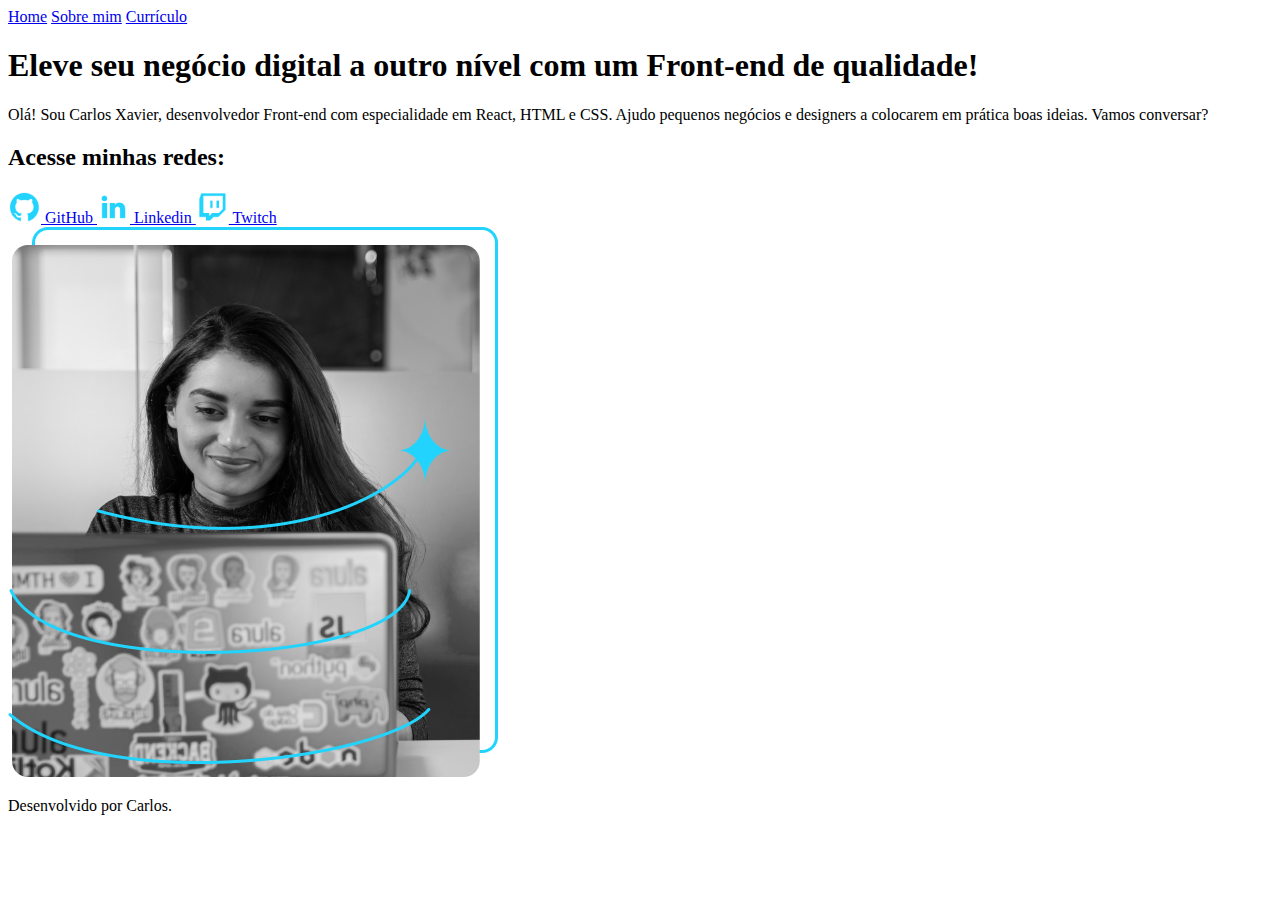
==== index.html @ 18206b88 "primeiro commit" ====
<!DOCTYPE html>
<html lang="pt-br">
    <head>
        <meta charset="UTF-8">
        <meta name="viewport" content="width=device-width, initial-scale=1.0">
        <title>Portifólio</title>
        <link rel="stylesheet" href="./styles/style.css">
    </head>
    <body>
        
        <header class="cabecalho">
            <nav class="cabecalho__menu">
                <a class="cabecalho__menu__link" href="index.html">Home</a>
                <a class="cabecalho__menu__link" href="about.html">Sobre mim</a>
                <a class="cabecalho__menu__link" href="curriculo.html">Currículo</a>
            </nav>
        </header>
        <main class="apresentacao">
            <section class="apresentacao__conteudo">
                <h1 class="apresentacao__conteudo__titulo">Eleve seu negócio digital a outro nível <strong class="titulo-destaque">com um Front-end de qualidade!</strong></h1>
                <p class="apresentacao__conteudo__texto">Olá! Sou Carlos Xavier, desenvolvedor Front-end com especialidade em React, HTML e CSS. Ajudo pequenos negócios e designers a colocarem em prática boas ideias. Vamos conversar?</p>
                <div class="apresentacao__conteudo__links">
                    <h2 class="apresentacao__links__subtitulo">Acesse minhas redes:</h2>
                    <a class="apresentacao__links__navegacao" href="https://github.com/">
                        <img src="assets/github.png" alt="Ícone do Github">
                        GitHub
                    </a>

                    <a class="apresentacao__links__navegacao" href="https://br.linkedin.com/">
                        <img src="assets/linkedin.png" alt="Ícone do Linkedin">
                        Linkedin
                    </a>

                    <a class="apresentacao__links__navegacao" href="https://twitch.tv/">
                        <img src="assets/twitch.png" alt="Ícone da Twitch">
                        Twitch
                    </a>

                </div>
            </section>
            <img class="apresentacao__imagem" src="assets/imagem.png" alt="Foto da Joana Santos programando">

        </main>
        <footer class="rodape">
            <p>Desenvolvido por Carlos.</p>
        </footer>

    </body>
</html>
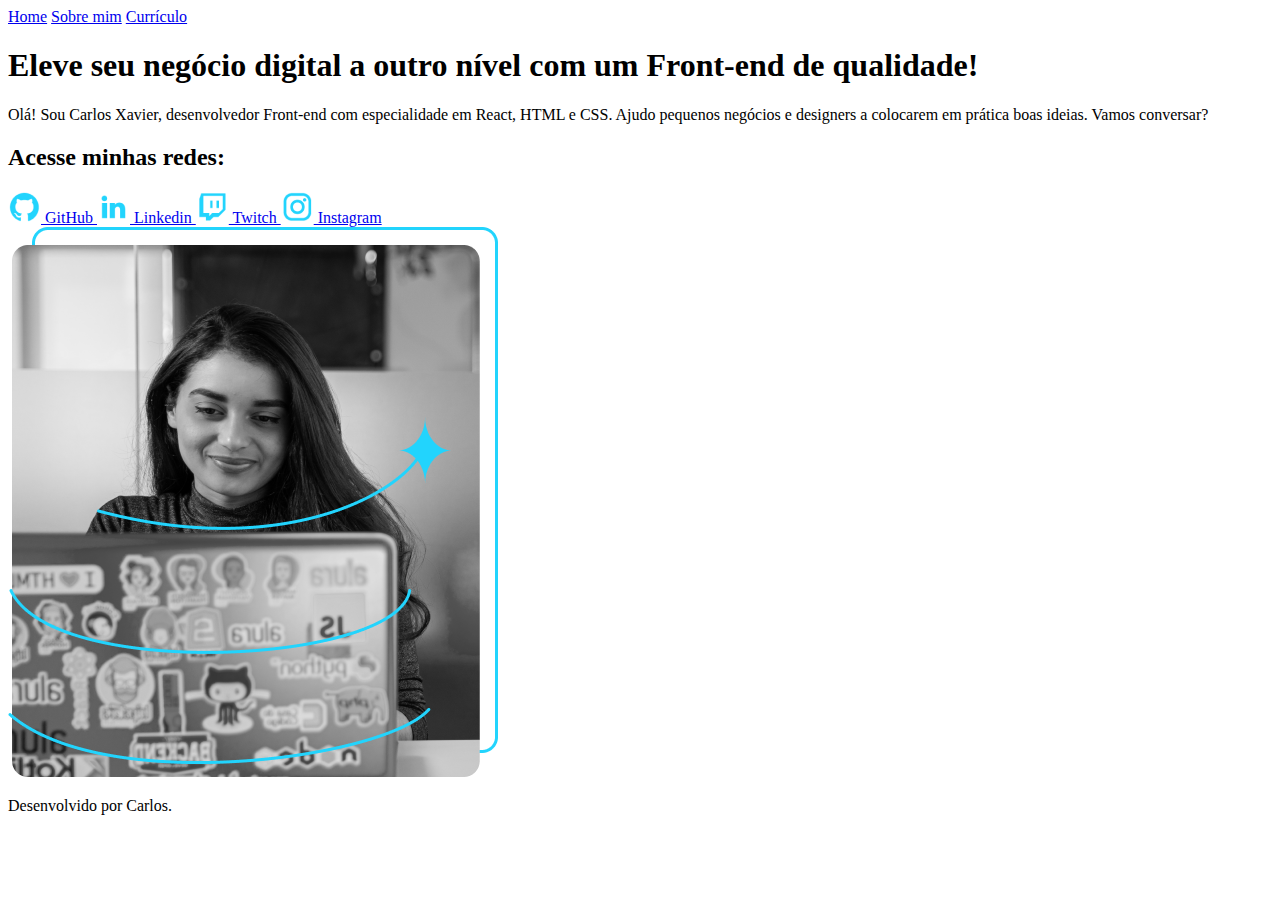
==== commit e5c16b6c: "adição dos botões" ====
--- a/index.html
+++ b/index.html
@@ -21,7 +21,7 @@
                 <p class="apresentacao__conteudo__texto">Olá! Sou Carlos Xavier, desenvolvedor Front-end com especialidade em React, HTML e CSS. Ajudo pequenos negócios e designers a colocarem em prática boas ideias. Vamos conversar?</p>
                 <div class="apresentacao__conteudo__links">
                     <h2 class="apresentacao__links__subtitulo">Acesse minhas redes:</h2>
-                    <a class="apresentacao__links__navegacao" href="https://github.com/">
+                    <a class="apresentacao__links__navegacao" href="https://github.com/DaaBaDaBaDu">
                         <img src="assets/github.png" alt="Ícone do Github">
                         GitHub
                     </a>
@@ -36,6 +36,11 @@
                         Twitch
                     </a>
 
+                    <a class="apresentacao__links__navegacao" href="https://instagram.com/caarlos_xavier">
+                        <img src="assets/instagram.png" alt="Ícone do Instagram">
+                        Instagram
+                    </a>
+
                 </div>
             </section>
             <img class="apresentacao__imagem" src="assets/imagem.png" alt="Foto da Joana Santos programando">
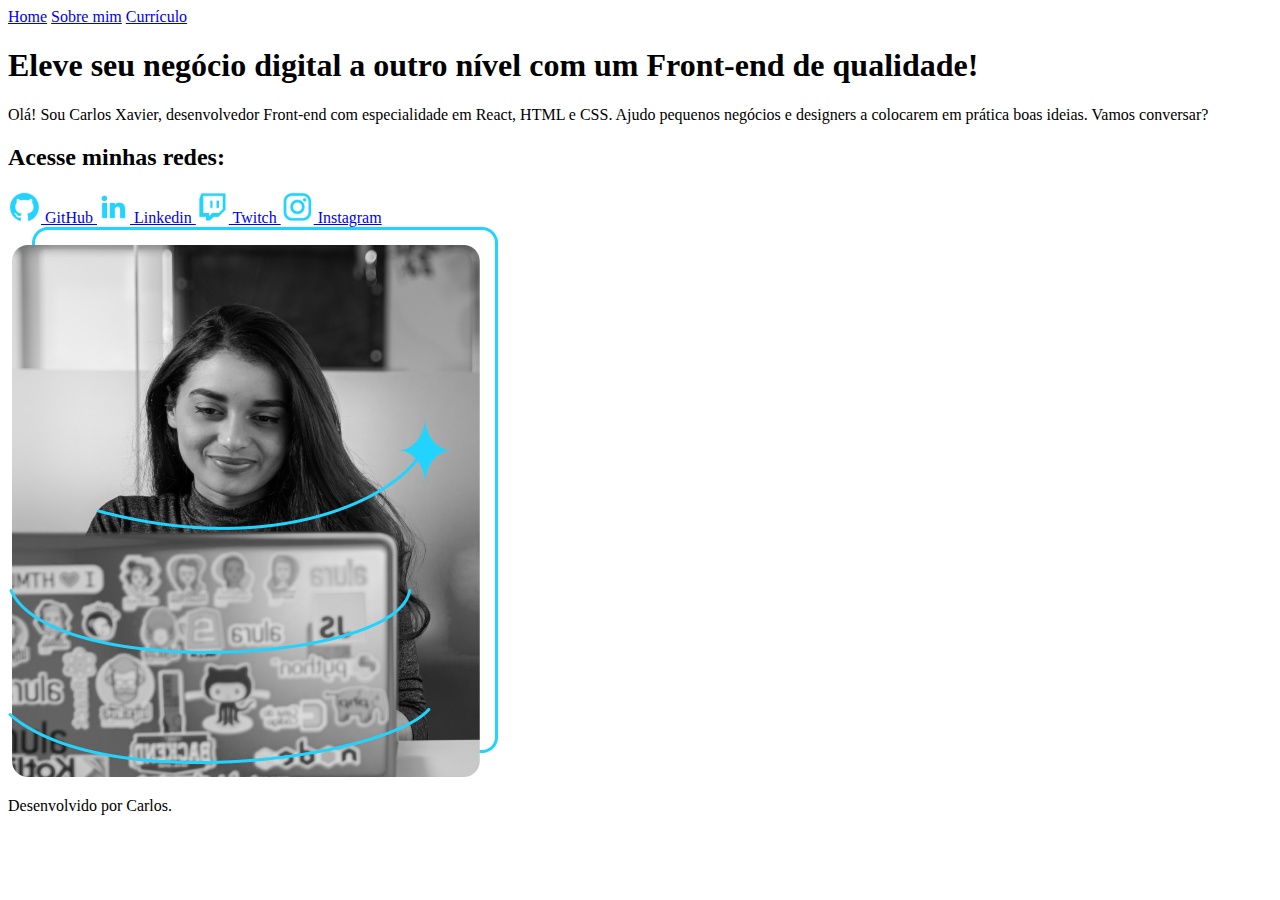
==== commit 46b65859: "vercel update" ====
--- a/index.html
+++ b/index.html
@@ -4,7 +4,7 @@
         <meta charset="UTF-8">
         <meta name="viewport" content="width=device-width, initial-scale=1.0">
         <title>Portifólio</title>
-        <link rel="stylesheet" href="./styles/style.css">
+        <link rel="stylesheet" href="./styles/style.css" />
     </head>
     <body>
         
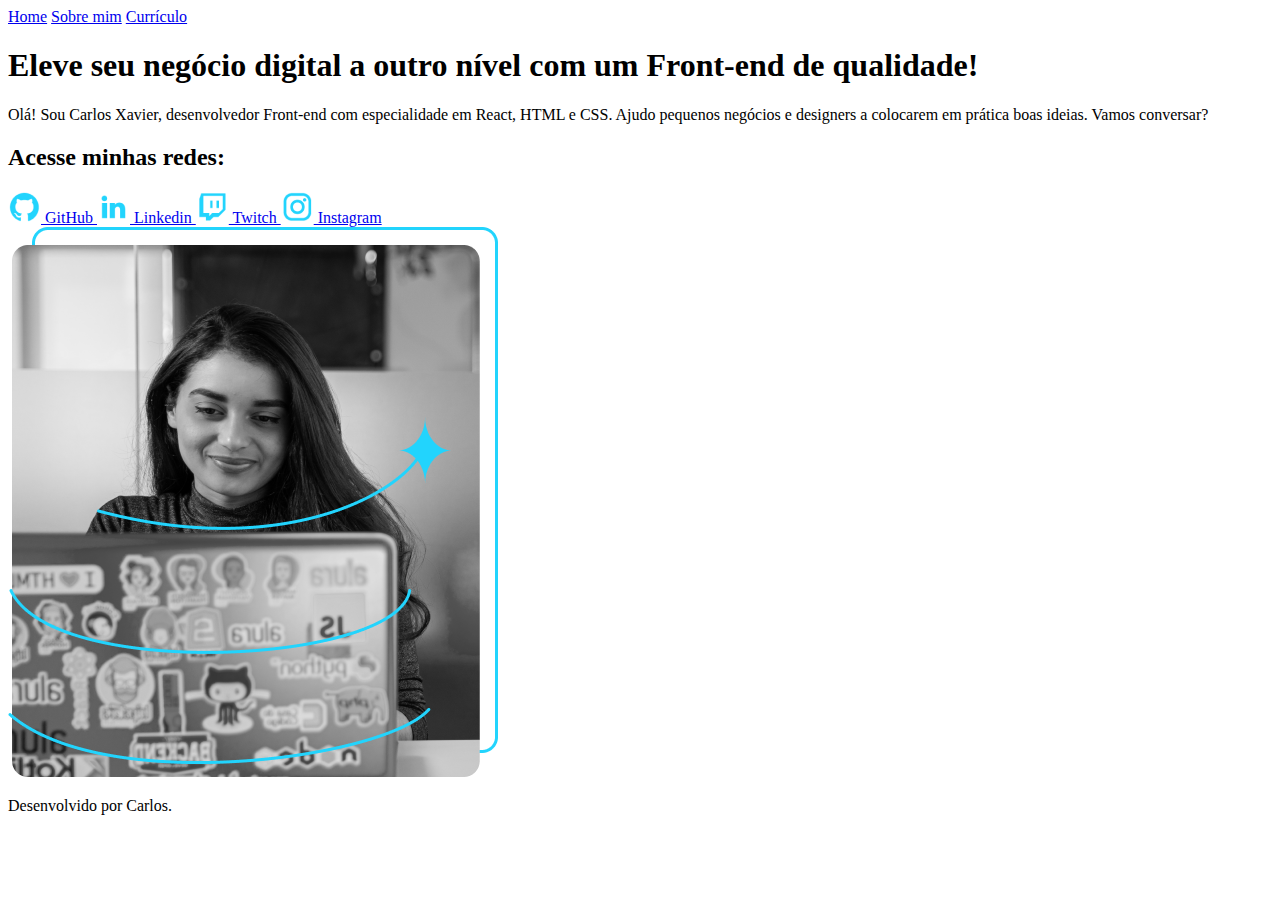
==== commit 96aec403: "vercel update" ====
--- a/index.html
+++ b/index.html
@@ -4,7 +4,7 @@
         <meta charset="UTF-8">
         <meta name="viewport" content="width=device-width, initial-scale=1.0">
         <title>Portifólio</title>
-        <link rel="stylesheet" href="./styles/style.css" />
+        <link rel="stylesheet" href=".//styles/style.css" />
     </head>
     <body>
         
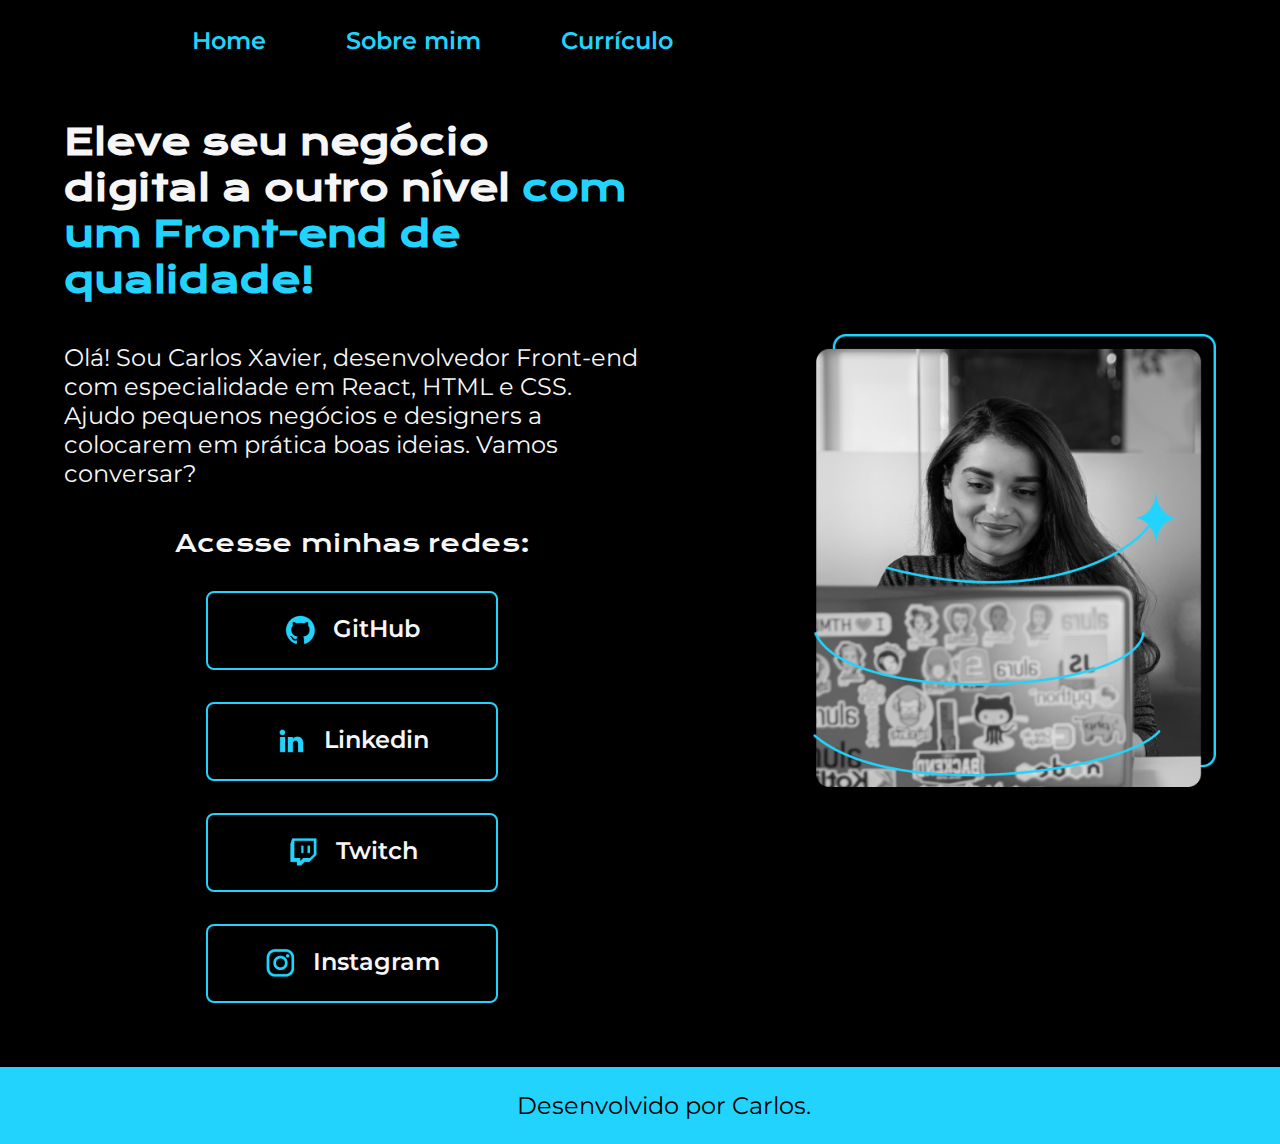
==== commit 9e0f6f98: "vercel update" ====
--- a/index.html
+++ b/index.html
@@ -4,7 +4,7 @@
         <meta charset="UTF-8">
         <meta name="viewport" content="width=device-width, initial-scale=1.0">
         <title>Portifólio</title>
-        <link rel="stylesheet" href=".//styles/style.css" />
+        <link rel="stylesheet" href="style.css" />
     </head>
     <body>
         
--- a/style.css
+++ b/style.css
@@ -0,0 +1,191 @@
+@import url('https://fonts.googleapis.com/css2?family=Krona+One&family=Montserrat:ital@0;1&display=swap');
+
+:root {
+    --cor-primaria: #000000;
+    --cor-secundaria: #F6F6F6;
+    --cor-terciaria: #22D4FD;
+    --cor-quartenaria: beige;
+    --cor-hover: #c7c6c6;
+
+    --font-principal: 'Krona One', sans-serif;
+    --font-secundaria: 'Montserrat', sans-serif;
+}
+
+* {
+    margin: 0;
+    padding: 1;
+}
+
+body {
+    box-sizing:border-box;
+    background-color: var(--cor-primaria);
+    color: var(--cor-secundaria);
+    font-family: var(--font-secundaria);
+    cursor:default;
+}
+
+.cabecalho {
+    padding: 2% 0% 0% 15%;
+}
+
+.cabecalho__menu {
+    display: flex;
+    gap: 80px;
+}
+
+.cabecalho__menu__link { 
+    font-family: var(--font-secundaria);
+    font-size: 1.5rem;
+    font-weight: 600;
+    color: var(--cor-terciaria);
+    text-decoration: none;
+}
+
+.cabecalho__menu__link:hover {
+    color: var(--cor-quartiaria);
+}
+
+.apresentacao {
+    padding: 5%;
+    display: flex;
+    align-items: center;
+    justify-content: space-between;
+    gap: 82px;
+}
+
+.apresentacao__conteudo {
+    width: 50%;
+    display: flex;
+    flex-direction: column;
+    gap: 40px;
+}
+
+.apresentacao__conteudo__titulo {
+    font-family: var(--font-principal);
+    font-size: 2.25rem;
+}
+
+.titulo-destaque {
+    color: var(--cor-terciaria);
+}
+
+.apresentacao__conteudo__texto {
+    font-family: var(--font-secundaria);
+    font-size: 1.5rem;
+}
+
+.apresentacao__conteudo__links {
+    display: flex;
+    flex-direction: column;
+    align-items: center;
+    gap: 32px;
+    justify-content: space-between;
+}
+
+.apresentacao__links__subtitulo {
+    font-family: var(--font-principal);
+    font-weight: 400;
+    font-size: 1.5rem;
+}
+
+
+.apresentacao__links__navegacao {
+    display: flex;
+    justify-content: center;
+    gap: 16px;
+    border: 2px solid var(--cor-terciaria);
+    width: 50%;
+    text-align: center;
+    border-radius: 8px;
+    font-size: 1.5rem;
+    padding: 21.5px 0;
+    text-decoration: none;
+    color: var(--cor-secundaria);
+    font-family: var(--font-secundaria);
+    font-weight: 600;
+}
+
+.apresentacao__links__navegacao:hover {
+    background-color: var(--cor-hover)
+}
+
+.apresentacao__imagem {
+    width: 35%;
+}
+
+.rodape {
+    width: 100%;
+    font-family: var(--font-secundaria);
+    font-size: 1.5rem;
+    font-weight: 400;
+    text-align: center;
+    color: var(--cor-primaria);
+    background-color: var(--cor-terciaria);
+    padding: 24px;
+}
+
+@media (max-width: 1200px) {
+    .cabecalho {
+        padding: 8%;
+    }
+
+    .cabecalho__menu {
+        justify-content: center;
+    }
+
+    .apresentacao {
+        flex-direction: column-reverse;
+        padding: 5%;
+    }
+
+    .apresentacao__conteudo {
+        width: auto;
+        text-align: center;
+    }
+}
+
+@media (max-width: 570px) {
+    .cabecalho__menu {
+        flex-direction: column;
+        align-items: center;
+        gap: 50px;
+    }
+
+    .apresentacao__conteudo {
+        text-align: center;
+    }
+}
+
+/* Início do Currículo */
+
+
+.curriculo__conteudo__texto {
+    display: flex;
+    flex-direction: column;
+    gap: 70px;
+}
+
+.curriculo__conteudo__principal {
+    display: flex;
+    flex-direction: column;
+    gap: 50px;
+}
+
+.apresentacao__conteudo__lista {
+    color: var(--cor-secundaria);
+    font-size: 1.5rem;
+    padding: 0 10px 0 0;
+}
+
+.certificado-link {
+    color: var(--cor-terciaria);
+    text-decoration: none;
+}
+
+.certificado-link:hover {
+    color: var(--cor-quartiaria);
+}
+
+.curriculo__imagem {
+    padding: 0 15%;
+}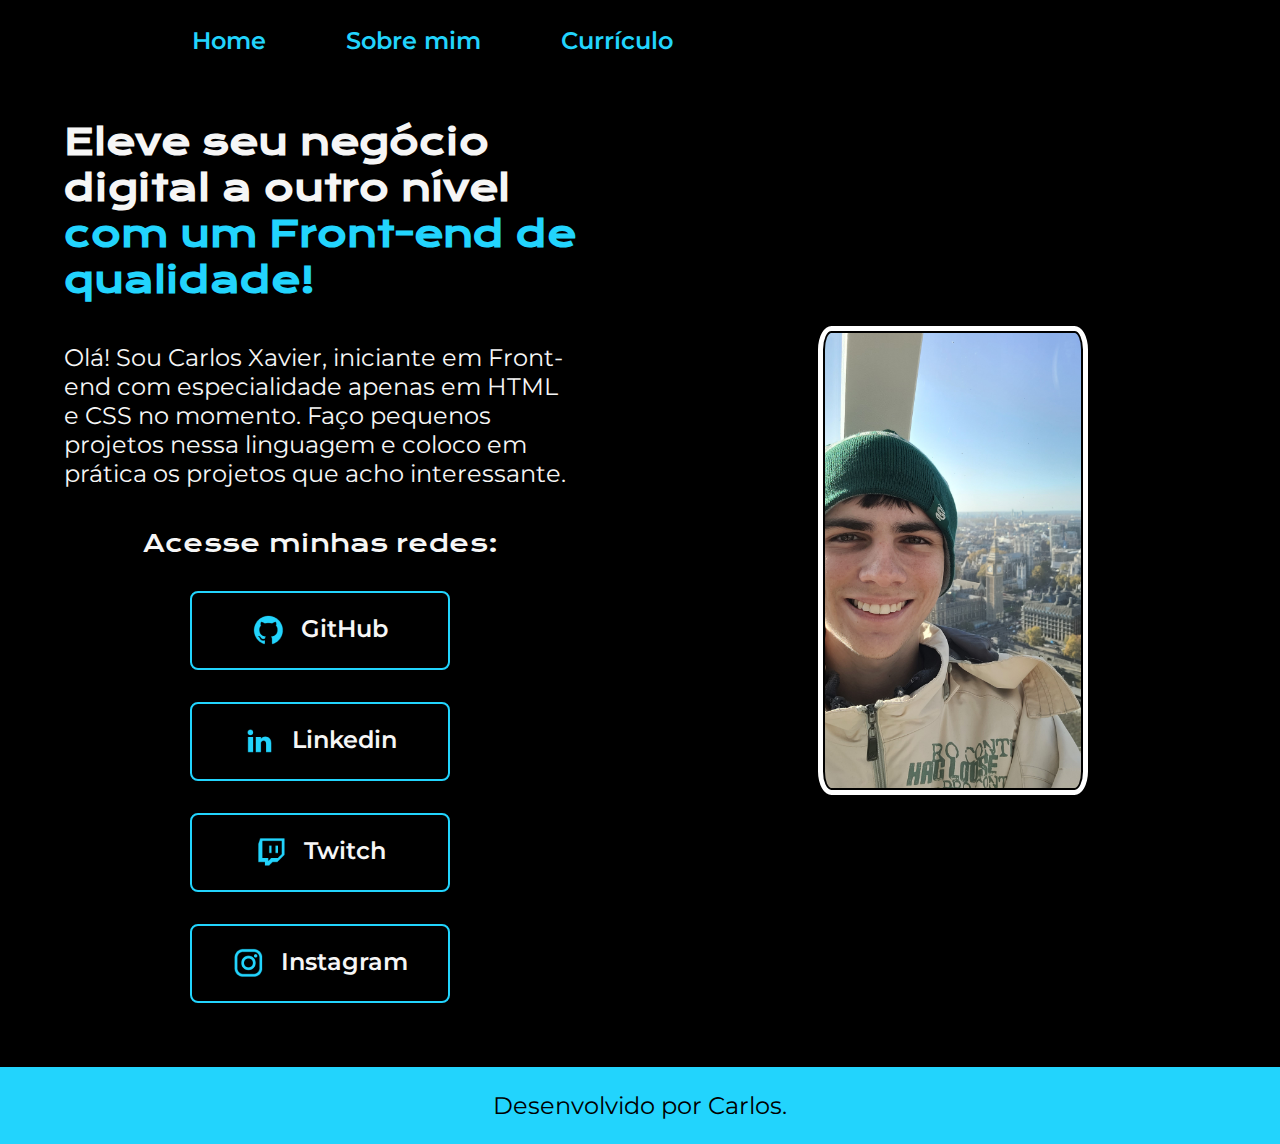
==== commit c0908fa5: "alteração de conteúdo" ====
--- a/index.html
+++ b/index.html
@@ -18,7 +18,9 @@
         <main class="apresentacao">
             <section class="apresentacao__conteudo">
                 <h1 class="apresentacao__conteudo__titulo">Eleve seu negócio digital a outro nível <strong class="titulo-destaque">com um Front-end de qualidade!</strong></h1>
-                <p class="apresentacao__conteudo__texto">Olá! Sou Carlos Xavier, desenvolvedor Front-end com especialidade em React, HTML e CSS. Ajudo pequenos negócios e designers a colocarem em prática boas ideias. Vamos conversar?</p>
+                <p class="apresentacao__conteudo__texto">
+                    Olá! Sou Carlos Xavier, iniciante em Front-end com especialidade apenas em HTML e CSS no momento. Faço pequenos projetos nessa linguagem e coloco em prática os projetos que acho interessante.
+                </p>
                 <div class="apresentacao__conteudo__links">
                     <h2 class="apresentacao__links__subtitulo">Acesse minhas redes:</h2>
                     <a class="apresentacao__links__navegacao" href="https://github.com/DaaBaDaBaDu">
@@ -43,7 +45,7 @@
 
                 </div>
             </section>
-            <img class="apresentacao__imagem" src="assets/imagem.png" alt="Foto da Joana Santos programando">
+            <img class="apresentacao__imagem" src="assets/Carlos Xavier.jpg" alt="Foto da Carlos Xavier">
 
         </main>
         <footer class="rodape">
--- a/style.css
+++ b/style.css
@@ -46,7 +46,7 @@
 }
 
 .apresentacao {
-    padding: 5%;
+    padding: 5% 15% 5% 5%;
     display: flex;
     align-items: center;
     justify-content: space-between;
@@ -110,11 +110,13 @@
 }
 
 .apresentacao__imagem {
-    width: 35%;
+    width: 25%;
+    border-radius: 5%;
+    border: 5px solid white;
+    padding: 2px;
 }
 
 .rodape {
-    width: 100%;
     font-family: var(--font-secundaria);
     font-size: 1.5rem;
     font-weight: 400;
@@ -126,8 +128,9 @@
 
 @media (max-width: 1200px) {
     .cabecalho {
-        padding: 8%;
+        padding: 8% 8% 8% 13%;
     }
+
 
     .cabecalho__menu {
         justify-content: center;
@@ -135,7 +138,7 @@
 
     .apresentacao {
         flex-direction: column-reverse;
-        padding: 5%;
+        padding: 5% 5% 5% 10%;
     }
 
     .apresentacao__conteudo {
@@ -144,7 +147,7 @@
     }
 }
 
-@media (max-width: 570px) {
+@media (max-width: 605px) {
     .cabecalho__menu {
         flex-direction: column;
         align-items: center;
@@ -154,27 +157,17 @@
     .apresentacao__conteudo {
         text-align: center;
     }
+
+    .apresentacao__imagem {
+        width: 40%;
+    }
 }
 
-/* Início do Currículo */
-
-
-.curriculo__conteudo__texto {
-    display: flex;
-    flex-direction: column;
-    gap: 70px;
-}
-
-.curriculo__conteudo__principal {
-    display: flex;
-    flex-direction: column;
-    gap: 50px;
-}
+/* Códigos do Currículo */
 
 .apresentacao__conteudo__lista {
     color: var(--cor-secundaria);
     font-size: 1.5rem;
-    padding: 0 10px 0 0;
 }
 
 .certificado-link {
@@ -185,7 +178,3 @@
 .certificado-link:hover {
     color: var(--cor-quartiaria);
 }
-
-.curriculo__imagem {
-    padding: 0 15%;
-}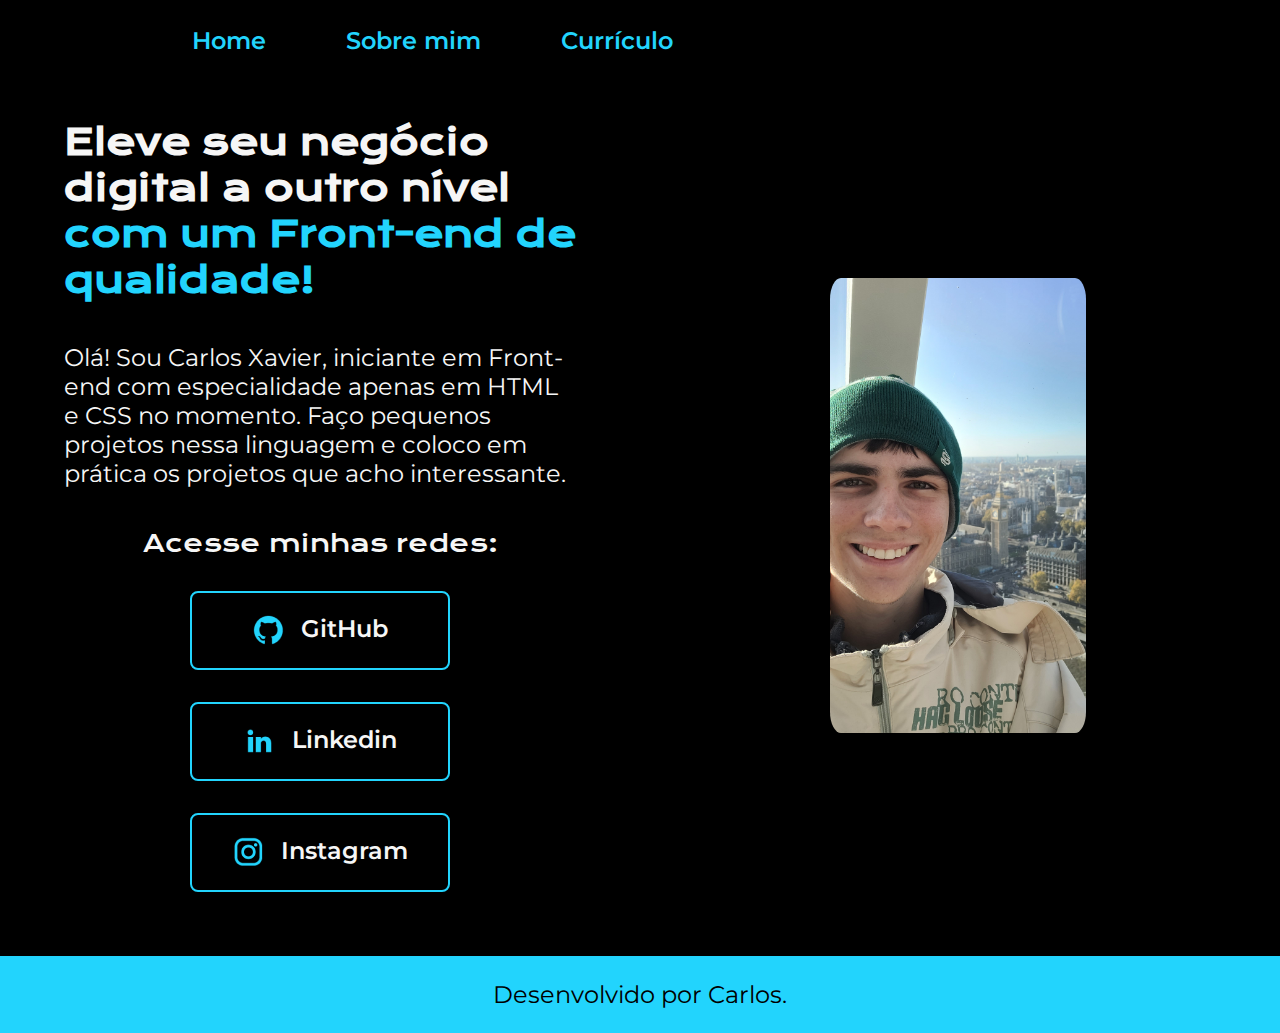
==== commit 79a8d028: "update" ====
--- a/index.html
+++ b/index.html
@@ -28,14 +28,9 @@
                         GitHub
                     </a>
 
-                    <a class="apresentacao__links__navegacao" href="https://br.linkedin.com/">
+                    <a class="apresentacao__links__navegacao" href="https://www.linkedin.com/in/carlos-xavier-7648a4350/">
                         <img src="assets/linkedin.png" alt="Ícone do Linkedin">
                         Linkedin
-                    </a>
-
-                    <a class="apresentacao__links__navegacao" href="https://twitch.tv/">
-                        <img src="assets/twitch.png" alt="Ícone da Twitch">
-                        Twitch
                     </a>
 
                     <a class="apresentacao__links__navegacao" href="https://instagram.com/caarlos_xavier">
--- a/style.css
+++ b/style.css
@@ -112,7 +112,6 @@
 .apresentacao__imagem {
     width: 25%;
     border-radius: 5%;
-    border: 5px solid white;
     padding: 2px;
 }
 
@@ -168,6 +167,9 @@
 .apresentacao__conteudo__lista {
     color: var(--cor-secundaria);
     font-size: 1.5rem;
+    display: flex;
+    flex-direction: column;
+    gap: 15px;
 }
 
 .certificado-link {
